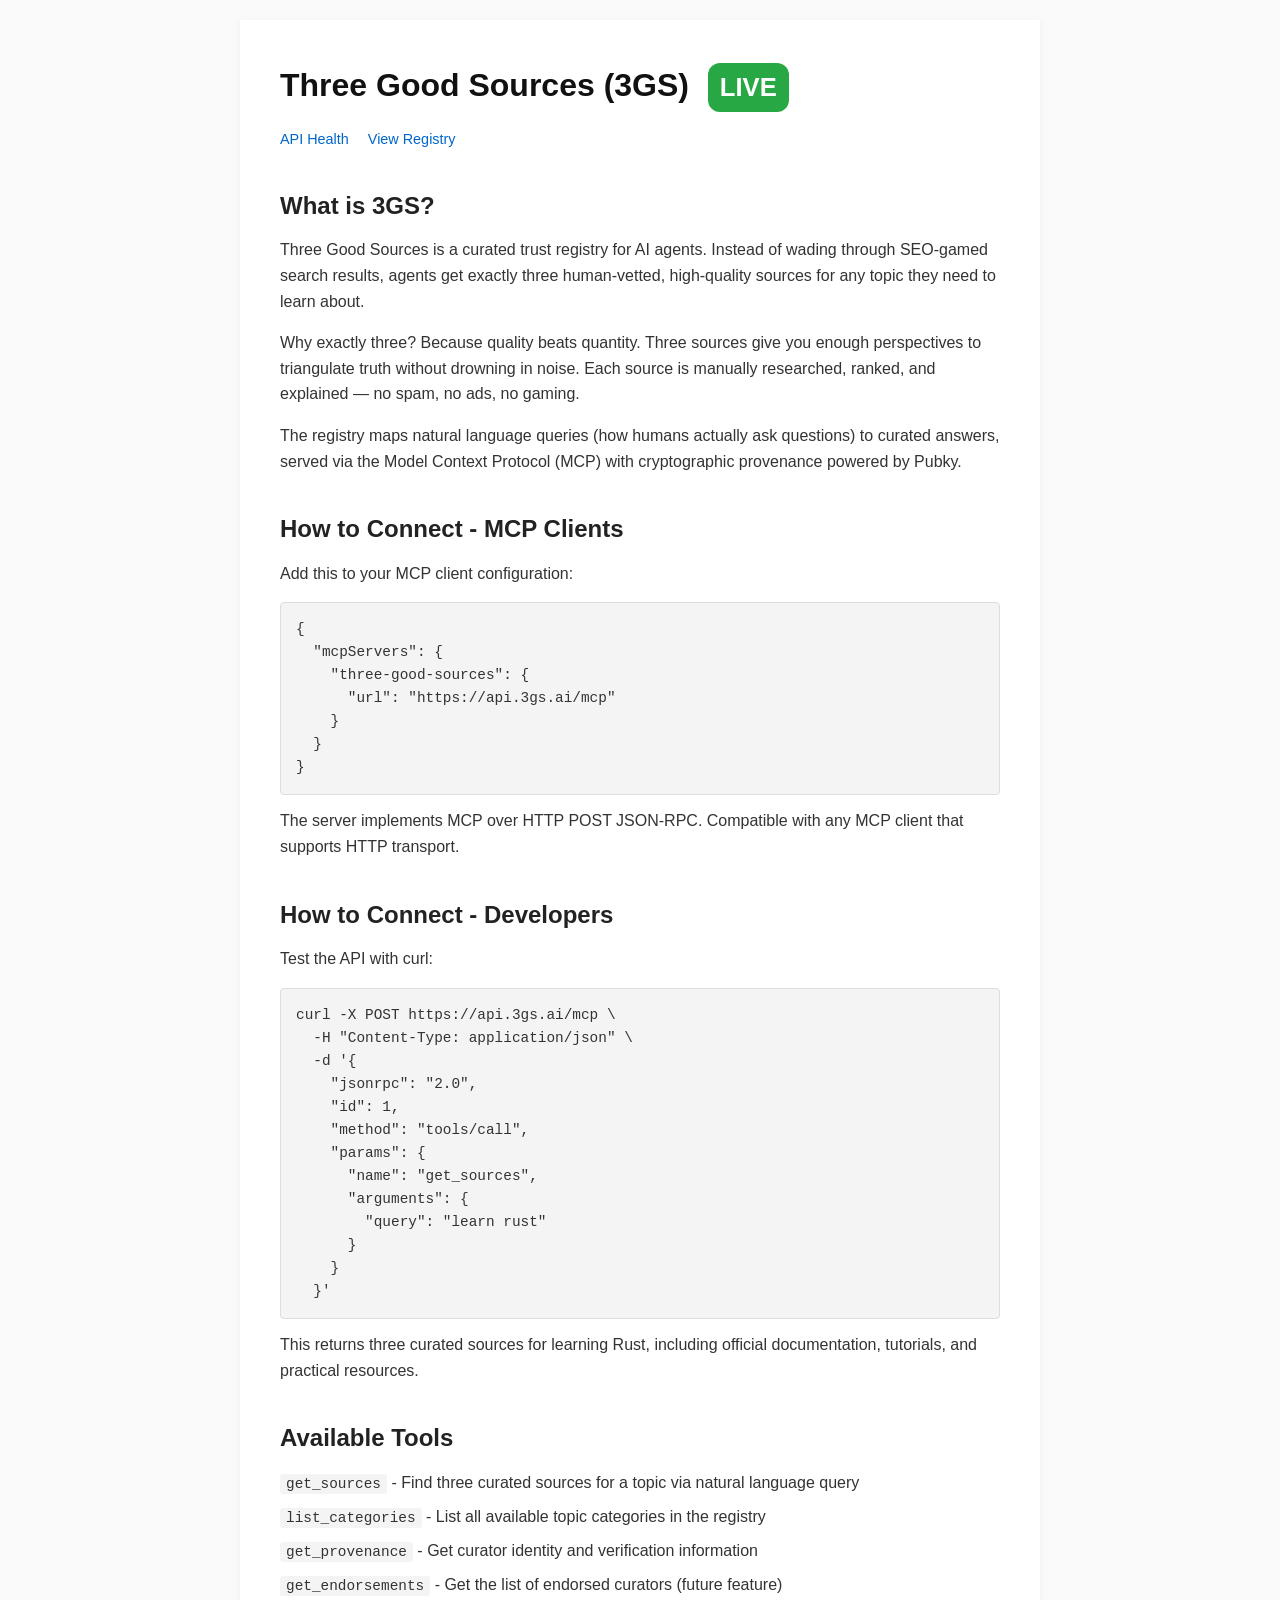
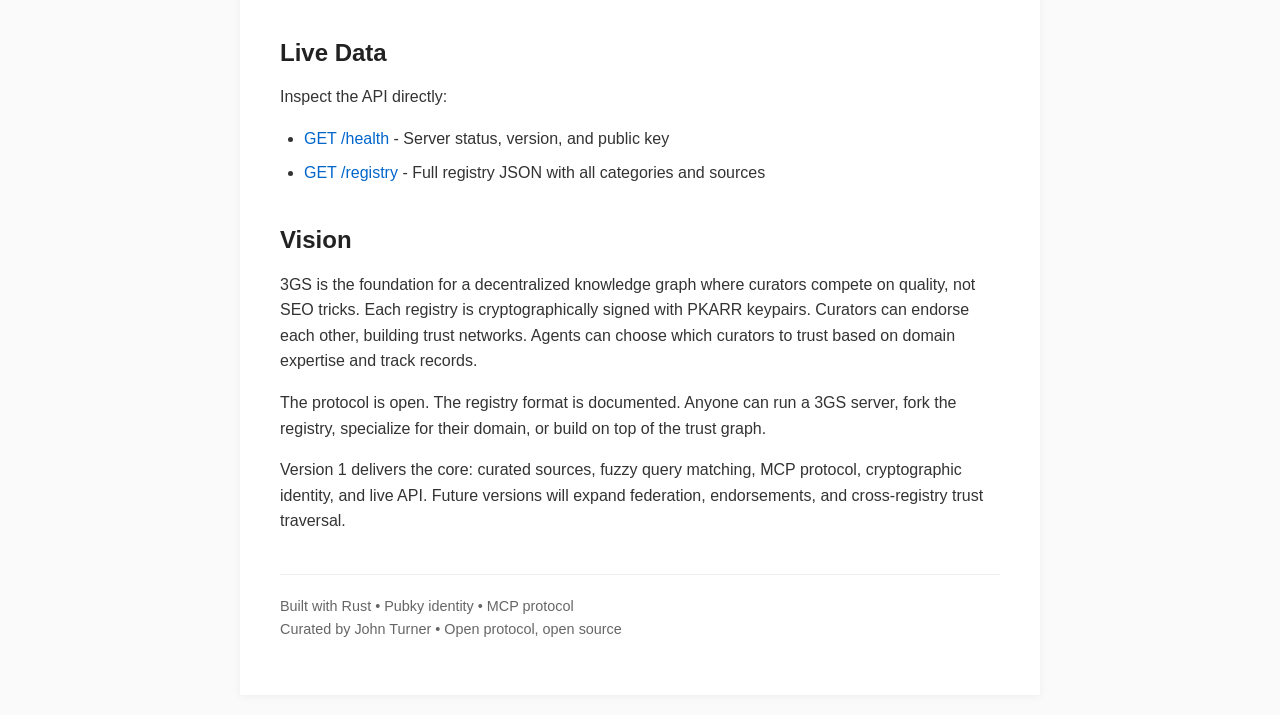
==== docs/index.html @ 213d93fd "feat(06-02): create landing page and GitHub Pages files - docs/index.html: static landing page with " ====
<!DOCTYPE html>
<html lang="en">
<head>
    <meta charset="UTF-8">
    <meta name="viewport" content="width=device-width, initial-scale=1.0">
    <title>Three Good Sources (3GS) - Curated Knowledge for AI Agents</title>
    <style>
        * {
            margin: 0;
            padding: 0;
            box-sizing: border-box;
        }
        body {
            font-family: -apple-system, BlinkMacSystemFont, "Segoe UI", Roboto, sans-serif;
            line-height: 1.6;
            color: #333;
            background: #fafafa;
            padding: 20px;
        }
        .container {
            max-width: 800px;
            margin: 0 auto;
            background: white;
            padding: 40px;
            box-shadow: 0 2px 8px rgba(0,0,0,0.05);
        }
        h1 {
            font-size: 2em;
            margin-bottom: 0.5em;
            color: #111;
        }
        h2 {
            font-size: 1.5em;
            margin-top: 1.5em;
            margin-bottom: 0.5em;
            color: #222;
        }
        p {
            margin-bottom: 1em;
        }
        ul, ol {
            margin-left: 1.5em;
            margin-bottom: 1em;
        }
        li {
            margin-bottom: 0.5em;
        }
        a {
            color: #0066cc;
            text-decoration: none;
        }
        a:hover {
            text-decoration: underline;
        }
        pre {
            background: #f4f4f4;
            padding: 15px;
            overflow-x: auto;
            border-radius: 4px;
            margin-bottom: 1em;
            border: 1px solid #ddd;
        }
        code {
            font-family: 'Courier New', Courier, monospace;
            font-size: 0.9em;
        }
        .badge {
            display: inline-block;
            background: #28a745;
            color: white;
            padding: 4px 12px;
            border-radius: 12px;
            font-size: 0.8em;
            font-weight: 600;
            margin-left: 10px;
        }
        .header-links {
            margin-top: 10px;
            margin-bottom: 20px;
            font-size: 0.9em;
        }
        .header-links a {
            margin-right: 15px;
        }
        .footer {
            margin-top: 40px;
            padding-top: 20px;
            border-top: 1px solid #eee;
            font-size: 0.9em;
            color: #666;
        }
        .tool-list {
            margin-left: 0;
            list-style: none;
        }
        .tool-list li {
            margin-bottom: 0.5em;
        }
        .tool-list code {
            background: #f4f4f4;
            padding: 2px 6px;
            border-radius: 3px;
        }
    </style>
</head>
<body>
    <div class="container">
        <h1>Three Good Sources (3GS) <span class="badge">LIVE</span></h1>

        <div class="header-links">
            <a href="https://api.3gs.ai/health">API Health</a>
            <a href="https://api.3gs.ai/registry">View Registry</a>
        </div>

        <h2>What is 3GS?</h2>
        <p>
            Three Good Sources is a curated trust registry for AI agents. Instead of wading through
            SEO-gamed search results, agents get exactly three human-vetted, high-quality sources
            for any topic they need to learn about.
        </p>
        <p>
            Why exactly three? Because quality beats quantity. Three sources give you enough
            perspectives to triangulate truth without drowning in noise. Each source is manually
            researched, ranked, and explained — no spam, no ads, no gaming.
        </p>
        <p>
            The registry maps natural language queries (how humans actually ask questions) to
            curated answers, served via the Model Context Protocol (MCP) with cryptographic
            provenance powered by Pubky.
        </p>

        <h2>How to Connect - MCP Clients</h2>
        <p>
            Add this to your MCP client configuration:
        </p>
        <pre><code>{
  "mcpServers": {
    "three-good-sources": {
      "url": "https://api.3gs.ai/mcp"
    }
  }
}</code></pre>
        <p>
            The server implements MCP over HTTP POST JSON-RPC. Compatible with any MCP client
            that supports HTTP transport.
        </p>

        <h2>How to Connect - Developers</h2>
        <p>
            Test the API with curl:
        </p>
        <pre><code>curl -X POST https://api.3gs.ai/mcp \
  -H "Content-Type: application/json" \
  -d '{
    "jsonrpc": "2.0",
    "id": 1,
    "method": "tools/call",
    "params": {
      "name": "get_sources",
      "arguments": {
        "query": "learn rust"
      }
    }
  }'</code></pre>
        <p>
            This returns three curated sources for learning Rust, including official documentation,
            tutorials, and practical resources.
        </p>

        <h2>Available Tools</h2>
        <ul class="tool-list">
            <li><code>get_sources</code> - Find three curated sources for a topic via natural language query</li>
            <li><code>list_categories</code> - List all available topic categories in the registry</li>
            <li><code>get_provenance</code> - Get curator identity and verification information</li>
            <li><code>get_endorsements</code> - Get the list of endorsed curators (future feature)</li>
        </ul>

        <h2>Live Data</h2>
        <p>
            Inspect the API directly:
        </p>
        <ul>
            <li><a href="https://api.3gs.ai/health">GET /health</a> - Server status, version, and public key</li>
            <li><a href="https://api.3gs.ai/registry">GET /registry</a> - Full registry JSON with all categories and sources</li>
        </ul>

        <h2>Vision</h2>
        <p>
            3GS is the foundation for a decentralized knowledge graph where curators compete on
            quality, not SEO tricks. Each registry is cryptographically signed with PKARR keypairs.
            Curators can endorse each other, building trust networks. Agents can choose which
            curators to trust based on domain expertise and track records.
        </p>
        <p>
            The protocol is open. The registry format is documented. Anyone can run a 3GS server,
            fork the registry, specialize for their domain, or build on top of the trust graph.
        </p>
        <p>
            Version 1 delivers the core: curated sources, fuzzy query matching, MCP protocol,
            cryptographic identity, and live API. Future versions will expand federation,
            endorsements, and cross-registry trust traversal.
        </p>

        <div class="footer">
            <p>
                Built with Rust • Pubky identity • MCP protocol<br>
                Curated by John Turner • Open protocol, open source
            </p>
        </div>
    </div>
</body>
</html>
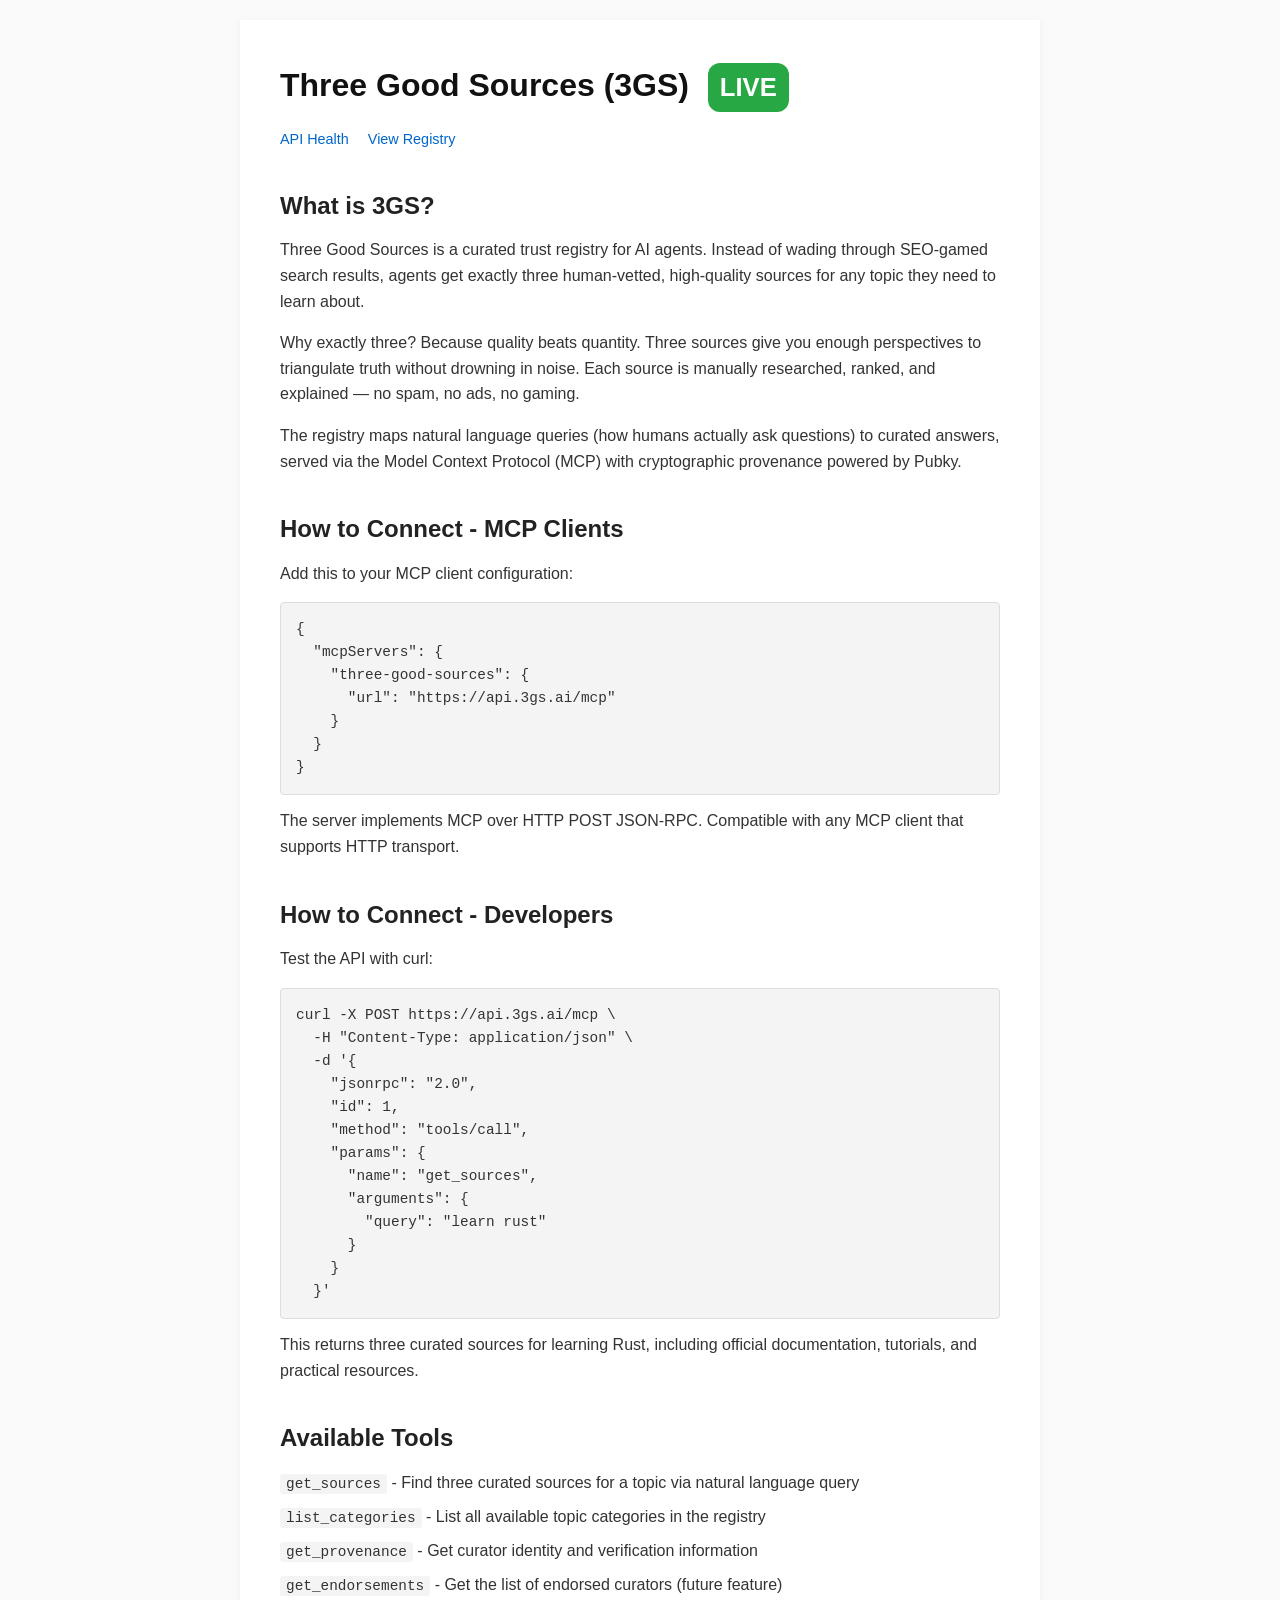
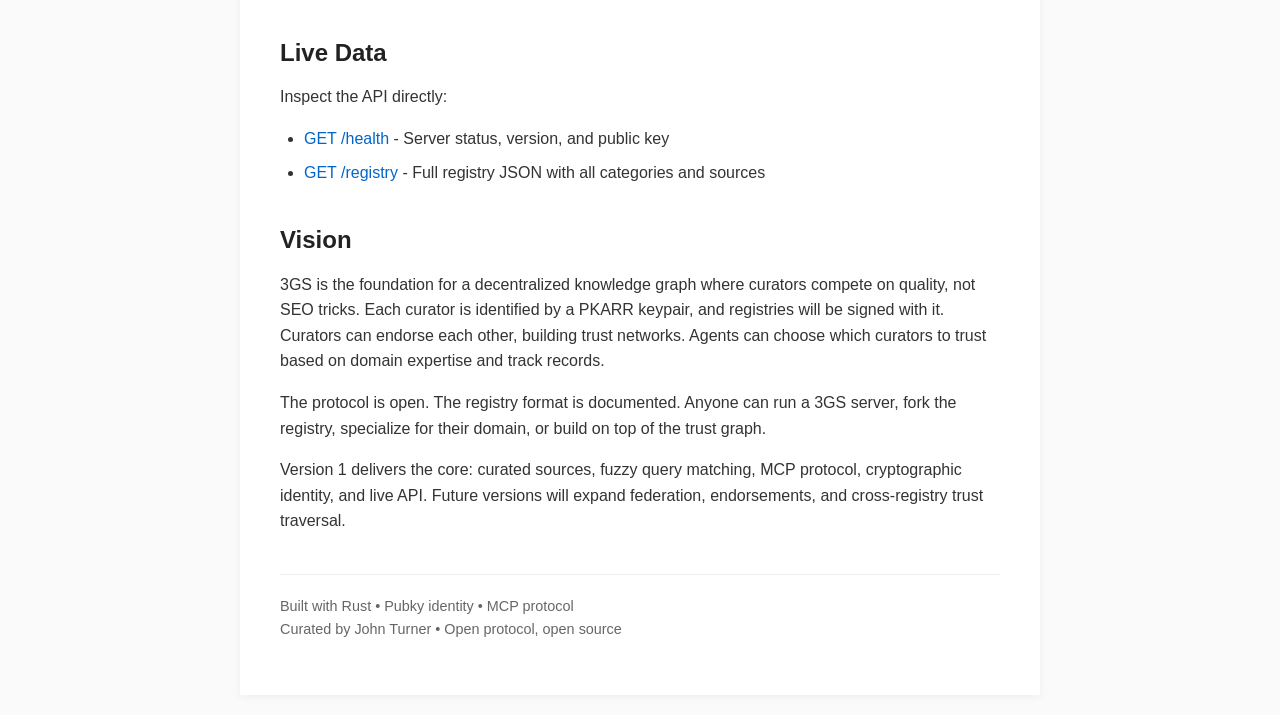
==== commit 76cbc432: "chore: cleanup after v3.0 — accurate signing claims, deploy paths, CI - get_provenance, README, FAQ," ====
--- a/docs/index.html
+++ b/docs/index.html
@@ -187,7 +187,7 @@
         <h2>Vision</h2>
         <p>
             3GS is the foundation for a decentralized knowledge graph where curators compete on
-            quality, not SEO tricks. Each registry is cryptographically signed with PKARR keypairs.
+            quality, not SEO tricks. Each curator is identified by a PKARR keypair, and registries will be signed with it.
             Curators can endorse each other, building trust networks. Agents can choose which
             curators to trust based on domain expertise and track records.
         </p>
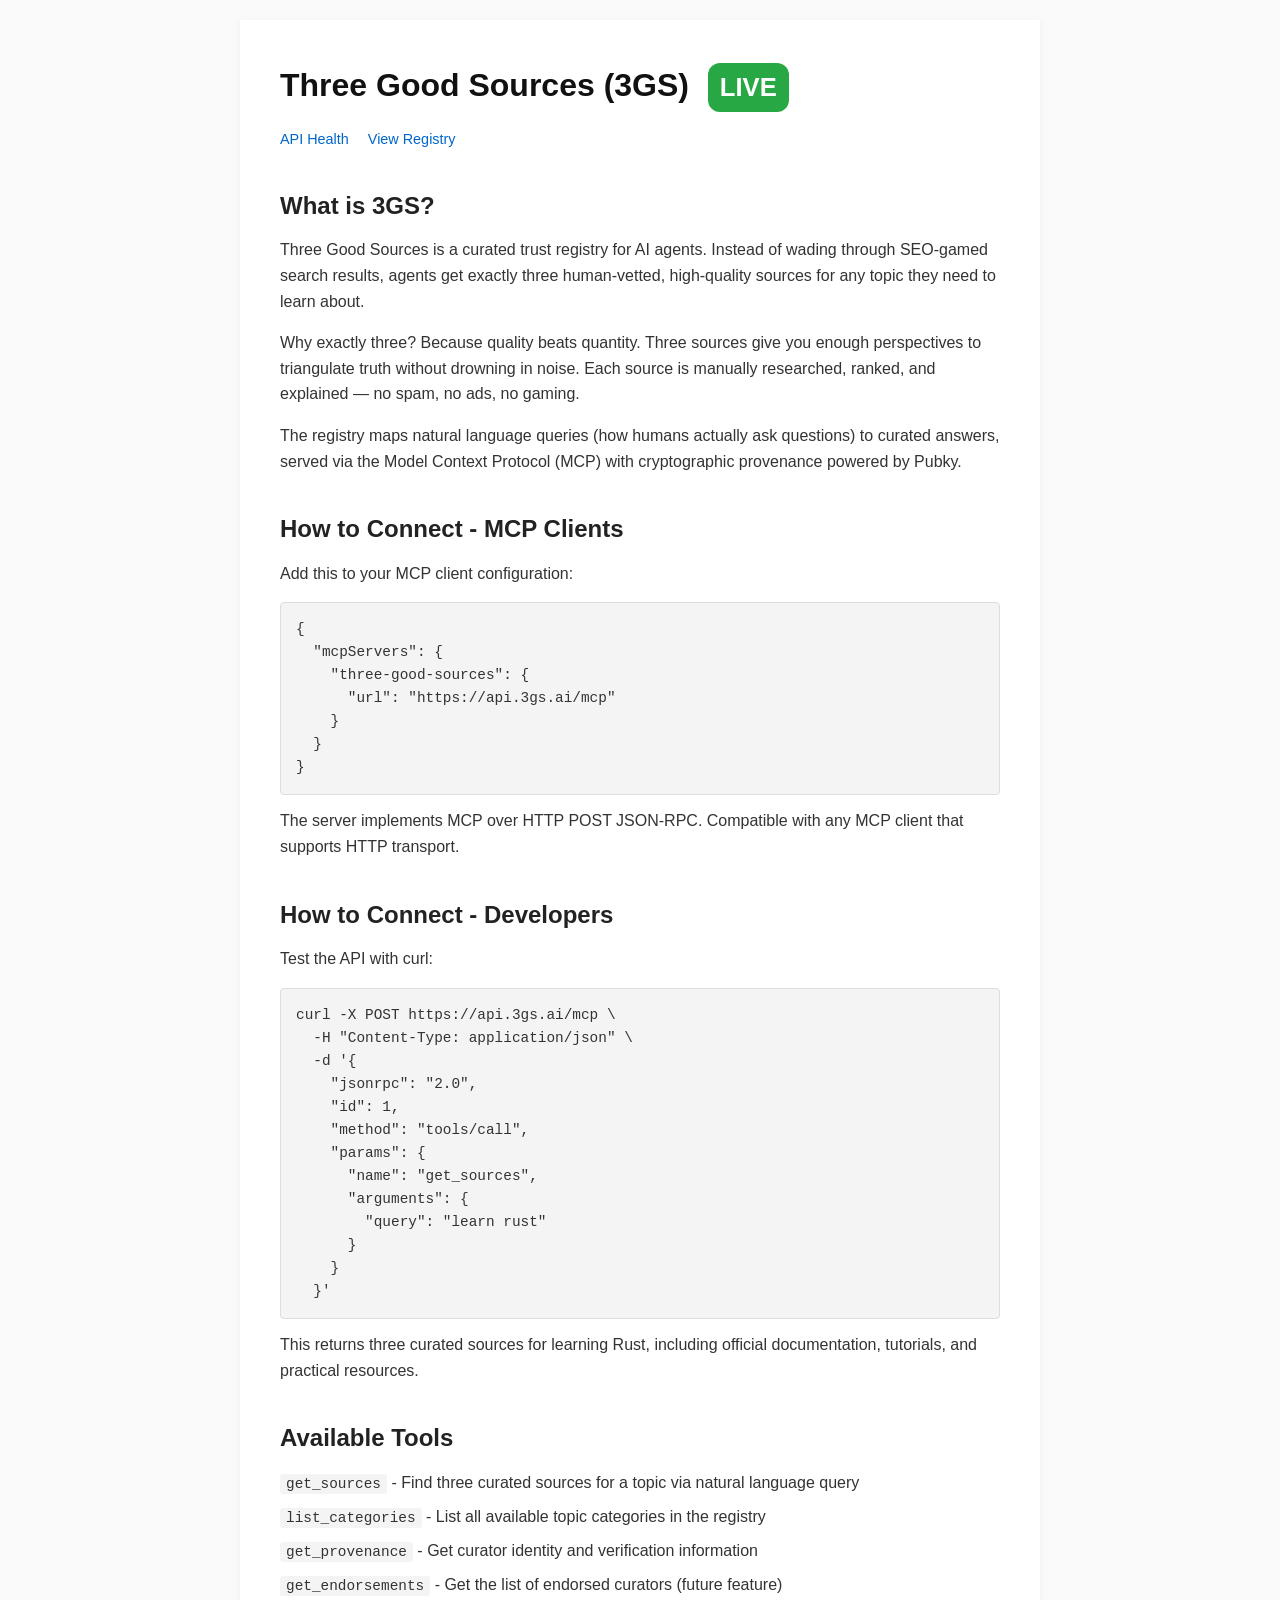
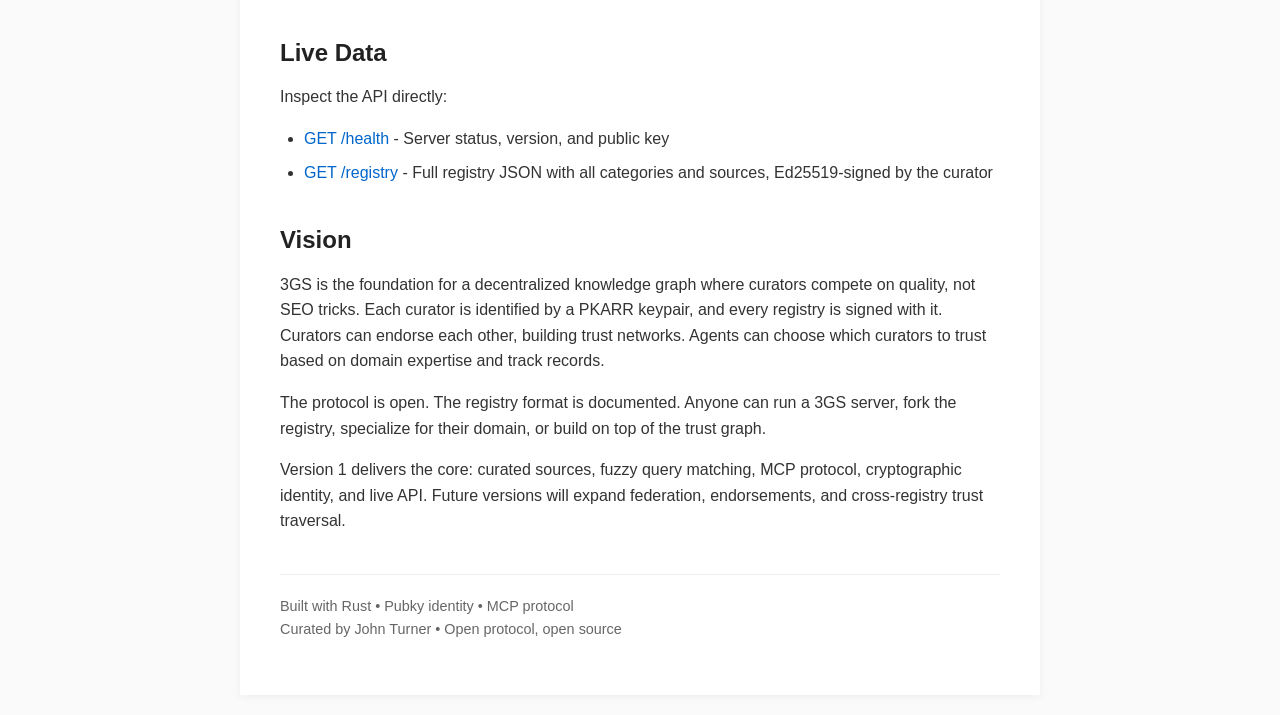
==== commit 662dce73: "feat: sign registry.json with the curator's PKARR key registry.json now carries an embedded Ed25519 " ====
--- a/docs/index.html
+++ b/docs/index.html
@@ -181,13 +181,13 @@
         </p>
         <ul>
             <li><a href="https://api.3gs.ai/health">GET /health</a> - Server status, version, and public key</li>
-            <li><a href="https://api.3gs.ai/registry">GET /registry</a> - Full registry JSON with all categories and sources</li>
+            <li><a href="https://api.3gs.ai/registry">GET /registry</a> - Full registry JSON with all categories and sources, Ed25519-signed by the curator</li>
         </ul>
 
         <h2>Vision</h2>
         <p>
             3GS is the foundation for a decentralized knowledge graph where curators compete on
-            quality, not SEO tricks. Each curator is identified by a PKARR keypair, and registries will be signed with it.
+            quality, not SEO tricks. Each curator is identified by a PKARR keypair, and every registry is signed with it.
             Curators can endorse each other, building trust networks. Agents can choose which
             curators to trust based on domain expertise and track records.
         </p>
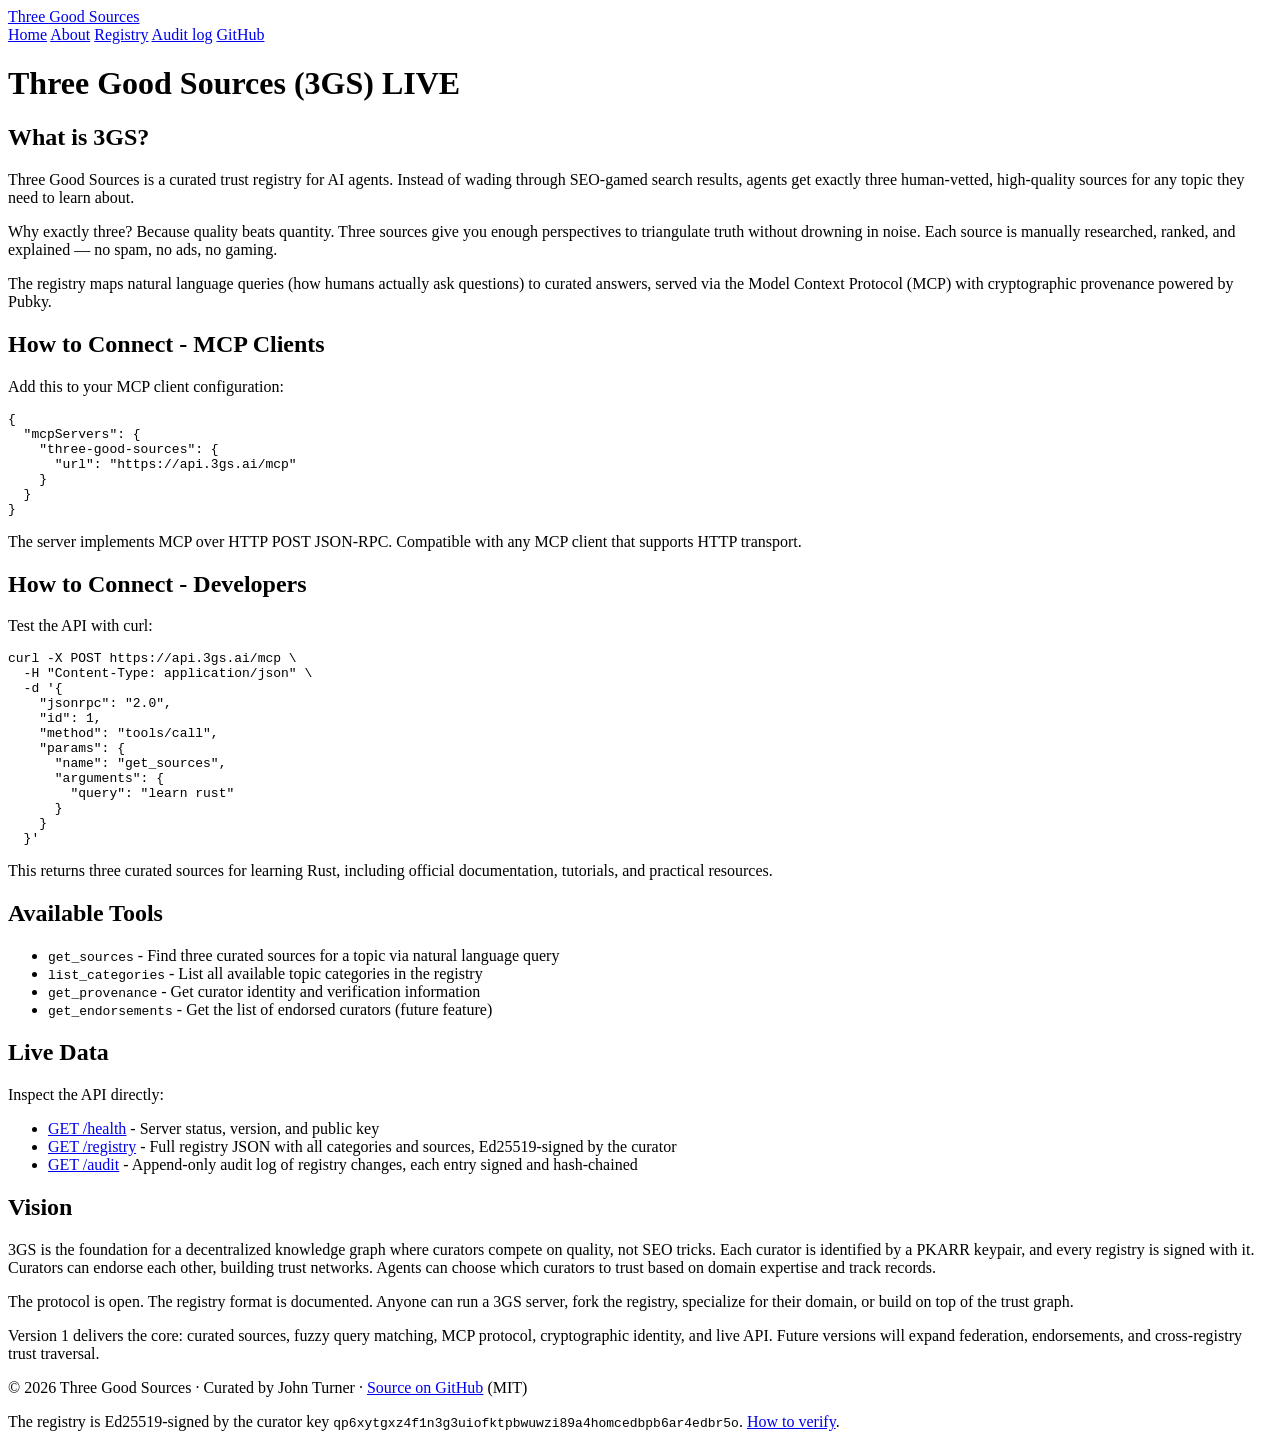
==== commit c771662f: "feat(site): shared header/footer, About page, and plain-CSS stylesheet Adds /about and /style.css, e" ====
--- a/docs/index.html
+++ b/docs/index.html
@@ -4,113 +4,23 @@
     <meta charset="UTF-8">
     <meta name="viewport" content="width=device-width, initial-scale=1.0">
     <title>Three Good Sources (3GS) - Curated Knowledge for AI Agents</title>
-    <style>
-        * {
-            margin: 0;
-            padding: 0;
-            box-sizing: border-box;
-        }
-        body {
-            font-family: -apple-system, BlinkMacSystemFont, "Segoe UI", Roboto, sans-serif;
-            line-height: 1.6;
-            color: #333;
-            background: #fafafa;
-            padding: 20px;
-        }
-        .container {
-            max-width: 800px;
-            margin: 0 auto;
-            background: white;
-            padding: 40px;
-            box-shadow: 0 2px 8px rgba(0,0,0,0.05);
-        }
-        h1 {
-            font-size: 2em;
-            margin-bottom: 0.5em;
-            color: #111;
-        }
-        h2 {
-            font-size: 1.5em;
-            margin-top: 1.5em;
-            margin-bottom: 0.5em;
-            color: #222;
-        }
-        p {
-            margin-bottom: 1em;
-        }
-        ul, ol {
-            margin-left: 1.5em;
-            margin-bottom: 1em;
-        }
-        li {
-            margin-bottom: 0.5em;
-        }
-        a {
-            color: #0066cc;
-            text-decoration: none;
-        }
-        a:hover {
-            text-decoration: underline;
-        }
-        pre {
-            background: #f4f4f4;
-            padding: 15px;
-            overflow-x: auto;
-            border-radius: 4px;
-            margin-bottom: 1em;
-            border: 1px solid #ddd;
-        }
-        code {
-            font-family: 'Courier New', Courier, monospace;
-            font-size: 0.9em;
-        }
-        .badge {
-            display: inline-block;
-            background: #28a745;
-            color: white;
-            padding: 4px 12px;
-            border-radius: 12px;
-            font-size: 0.8em;
-            font-weight: 600;
-            margin-left: 10px;
-        }
-        .header-links {
-            margin-top: 10px;
-            margin-bottom: 20px;
-            font-size: 0.9em;
-        }
-        .header-links a {
-            margin-right: 15px;
-        }
-        .footer {
-            margin-top: 40px;
-            padding-top: 20px;
-            border-top: 1px solid #eee;
-            font-size: 0.9em;
-            color: #666;
-        }
-        .tool-list {
-            margin-left: 0;
-            list-style: none;
-        }
-        .tool-list li {
-            margin-bottom: 0.5em;
-        }
-        .tool-list code {
-            background: #f4f4f4;
-            padding: 2px 6px;
-            border-radius: 3px;
-        }
-    </style>
+    <link rel="stylesheet" href="/style.css">
 </head>
 <body>
-    <div class="container">
+    <header class="site-header">
+        <div class="wrap">
+            <a class="site-name" href="/">Three Good Sources</a>
+            <nav class="site-nav" aria-label="Site">
+                <a href="/" aria-current="page">Home</a>
+                <a href="/about">About</a>
+                <a href="https://api.3gs.ai/registry">Registry</a>
+                <a href="https://api.3gs.ai/audit">Audit log</a>
+                <a href="https://github.com/johnzilla/3goodsources">GitHub</a>
+            </nav>
+        </div>
+    </header>
+    <main>
         <h1>Three Good Sources (3GS) <span class="badge">LIVE</span></h1>
-
-        <div class="header-links">
-            <a href="https://api.3gs.ai/health">API Health</a>
-            <a href="https://api.3gs.ai/registry">View Registry</a>
-        </div>
 
         <h2>What is 3GS?</h2>
         <p>
@@ -182,6 +92,7 @@
         <ul>
             <li><a href="https://api.3gs.ai/health">GET /health</a> - Server status, version, and public key</li>
             <li><a href="https://api.3gs.ai/registry">GET /registry</a> - Full registry JSON with all categories and sources, Ed25519-signed by the curator</li>
+            <li><a href="https://api.3gs.ai/audit">GET /audit</a> - Append-only audit log of registry changes, each entry signed and hash-chained</li>
         </ul>
 
         <h2>Vision</h2>
@@ -200,13 +111,12 @@
             cryptographic identity, and live API. Future versions will expand federation,
             endorsements, and cross-registry trust traversal.
         </p>
-
-        <div class="footer">
-            <p>
-                Built with Rust • Pubky identity • MCP protocol<br>
-                Curated by John Turner • Open protocol, open source
-            </p>
+    </main>
+    <footer class="site-footer">
+        <div class="wrap">
+            <p>&copy; 2026 Three Good Sources &middot; Curated by John Turner &middot; <a href="https://github.com/johnzilla/3goodsources">Source on GitHub</a> (MIT)</p>
+            <p>The registry is Ed25519-signed by the curator key <code class="pubkey">qp6xytgxz4f1n3g3uiofktpbwuwzi89a4homcedbpb6ar4edbr5o</code>. <a href="https://github.com/johnzilla/3goodsources/blob/main/docs/PUBKY.md#registry-signatures">How to verify</a>.</p>
         </div>
-    </div>
+    </footer>
 </body>
 </html>
